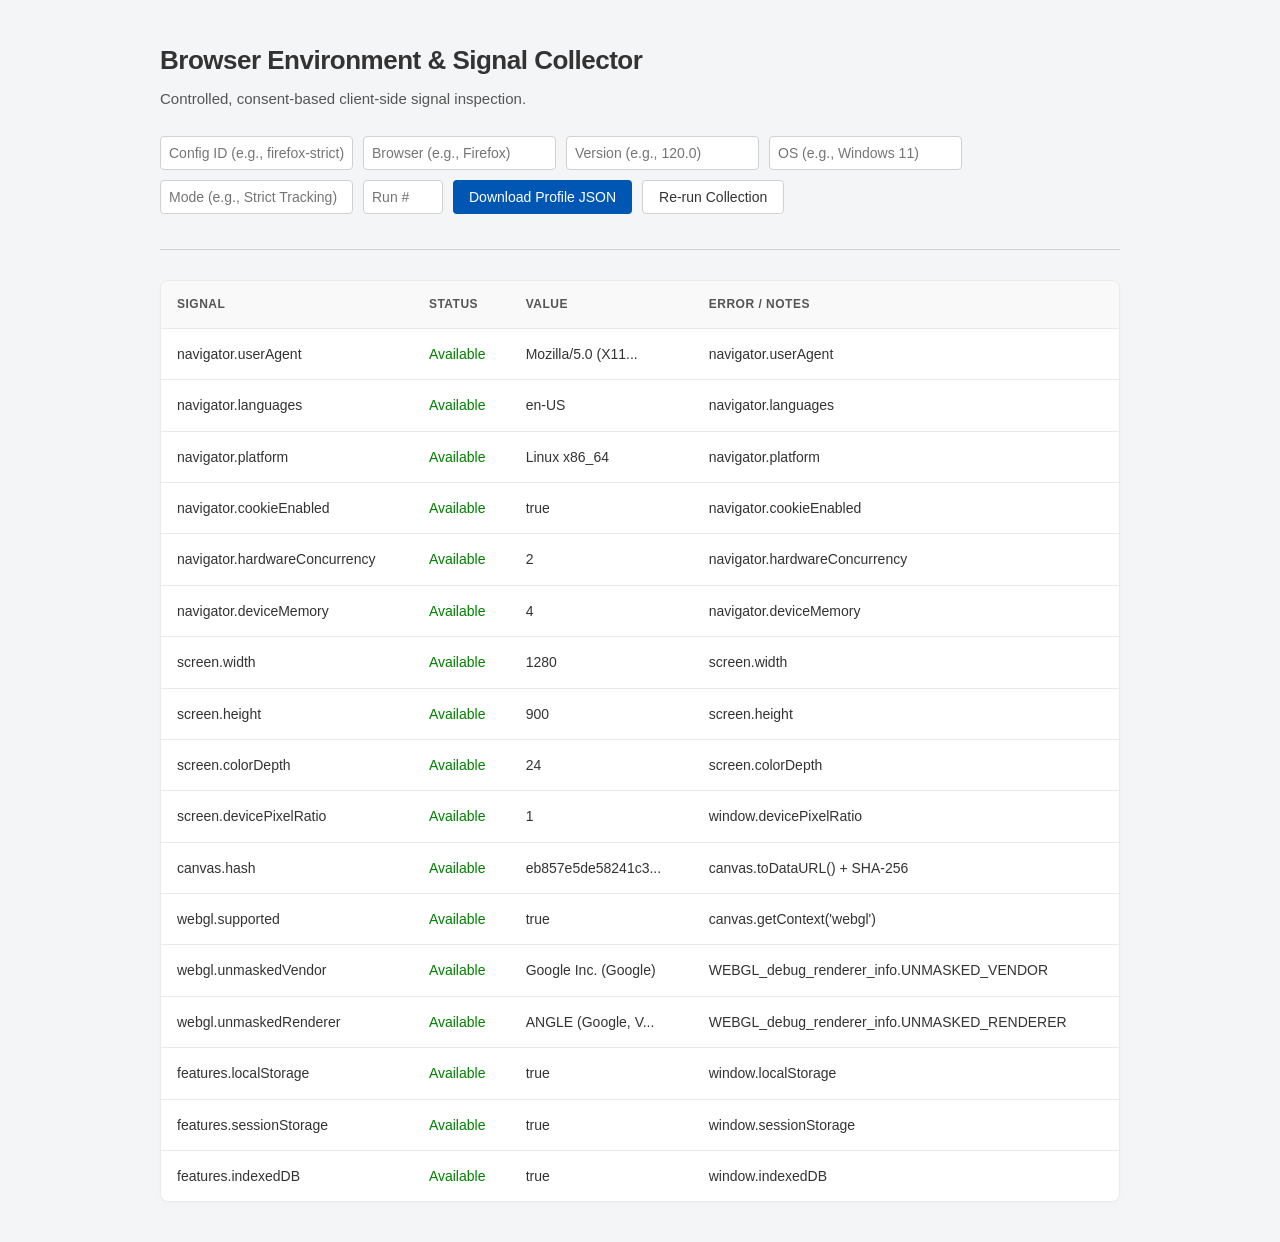
==== collector/index.html @ 35aa3590 "Refactor codebase into modular collector and docs" ====
<!doctype html>
<html lang="en">
  <head>
    <meta charset="UTF-8" />
    <meta name="viewport" content="width=device-width, initial-scale=1.0" />
    <title>Browser Fingerprinting Signal Collector</title>
    <link rel="stylesheet" href="style.css" />
  </head>
  <body>
    <div class="container">
      <header>
        <h1>Browser Environment & Signal Collector</h1>
        <p class="subtitle">
          Controlled, consent-based client-side signal inspection.
        </p>

        <div
          class="controls"
          style="margin-bottom: 15px; display: flex; flex-wrap: wrap; gap: 10px"
        >
          <!-- Metadata for Research Record -->
          <input
            type="text"
            id="config-id"
            placeholder="Config ID (e.g., firefox-strict)"
            style="padding: 8px"
          />
          <input
            type="text"
            id="browser-name"
            placeholder="Browser (e.g., Firefox)"
            style="padding: 8px"
          />
          <input
            type="text"
            id="browser-version"
            placeholder="Version (e.g., 120.0)"
            style="padding: 8px"
          />
          <input
            type="text"
            id="os-name"
            placeholder="OS (e.g., Windows 11)"
            style="padding: 8px"
          />
          <input
            type="text"
            id="mode-name"
            placeholder="Mode (e.g., Strict Tracking)"
            style="padding: 8px"
          />
          <input
            type="number"
            id="run-number"
            placeholder="Run #"
            min="1"
            max="10"
            style="padding: 8px; width: 80px"
          />

          <button id="btn-export" class="btn primary">
            Download Profile JSON
          </button>
          <button id="btn-recollect" class="btn secondary">
            Re-run Collection
          </button>
        </div>
      </header>

      <section class="table-card">
        <table id="signals-table">
          <thead>
            <tr>
              <th>Signal</th>
              <th>Status</th>
              <th>Value</th>
              <th>Error / Notes</th>
            </tr>
          </thead>
          <tbody id="signals-body">
            <!-- Populated dynamically -->
          </tbody>
        </table>
      </section>

      <canvas
        id="fingerprint-canvas"
        width="240"
        height="60"
        style="display: none"
      ></canvas>
    </div>

    <!-- The type="module" allows us to split app.js into smaller files -->
    <script type="module" src="app.js"></script>
  </body>
</html>
---- collector/style.css ----
/* collector/style.css */

:root {
  /* Softer off-white background to reduce glare */
  --bg-color: #f4f5f7;
  /* Crisp white for cards/tables to maintain contrast */
  --card-bg: #ffffff;
  --text-main: #333333;
  --text-muted: #555555;
  --border-light: #eaeaec;
  --border-dark: #d1d1d1;
  --accent-bg: #f9f9fa;
}

* {
  box-sizing: border-box;
  margin: 0;
  padding: 0;
}

body {
  background-color: var(--bg-color);
  color: var(--text-main);
  font-family:
    -apple-system, BlinkMacSystemFont, "Segoe UI", Roboto, Helvetica, Arial,
    sans-serif;
  line-height: 1.6;
  padding: 40px 20px;
}

.container {
  max-width: 960px;
  margin: 0 auto;
}

/* Header Styling */
header {
  margin-bottom: 30px;
  padding-bottom: 20px;
  border-bottom: 1px solid var(--border-dark);
}

h1 {
  font-size: 26px;
  font-weight: 600;
  letter-spacing: -0.5px;
  margin-bottom: 5px;
}

.subtitle {
  color: var(--text-muted);
  font-size: 15px;
  margin-bottom: 25px;
}

/* Controls & Inputs */
.controls {
  display: flex;
  flex-wrap: wrap;
  gap: 12px;
  margin-bottom: 20px;
}

input {
  border: 1px solid var(--border-dark);
  border-radius: 4px;
  padding: 8px 12px;
  font-size: 14px;
  font-family: inherit;
  background-color: #fff;
  color: var(--text-main);
  transition: border-color 0.2s ease;
}

input:focus {
  outline: none;
  border-color: #333;
}

/* Buttons */
.btn {
  display: inline-block;
  padding: 8px 16px;
  font-size: 14px;
  font-weight: 500;
  border-radius: 4px;
  cursor: pointer;
  text-decoration: none;
  border: 1px solid var(--border-dark);
  background-color: #fff;
  color: var(--text-main);
  transition: all 0.2s ease;
}

.btn:hover {
  background-color: var(--accent-bg);
}

/* Primary Button Fix */
.btn.primary {
  background-color: #0056b3 !important;
  color: #ffffff !important;
  border: none !important;
}

.btn.primary:hover {
  background-color: #004494 !important;
}

/* Table Styling */
.table-card {
  background-color: var(--card-bg);
  border: 1px solid var(--border-light);
  border-radius: 8px;
  overflow: hidden;
  box-shadow: 0 2px 4px rgba(0, 0, 0, 0.02);
}

table {
  width: 100%;
  border-collapse: collapse;
  font-size: 14px;
}

th,
td {
  padding: 14px 16px;
  text-align: left;
  border-bottom: 1px solid var(--border-light);
}

th {
  background-color: var(--accent-bg);
  font-weight: 600;
  color: var(--text-muted);
  text-transform: uppercase;
  font-size: 12px;
  letter-spacing: 0.5px;
}

tr:last-child td {
  border-bottom: none;
}

/* Make long hash values wrap nicely */
td {
  word-break: break-all;
}

/* Compatibility Page Specifics */
.test-box {
  background-color: var(--card-bg);
  border: 1px solid var(--border-light);
  padding: 24px;
  margin-bottom: 24px;
  border-radius: 8px;
  box-shadow: 0 2px 4px rgba(0, 0, 0, 0.02);
}

.test-box h3 {
  font-size: 16px;
  margin-bottom: 12px;
  color: var(--text-main);
  border-bottom: 1px solid var(--accent-bg);
  padding-bottom: 8px;
}
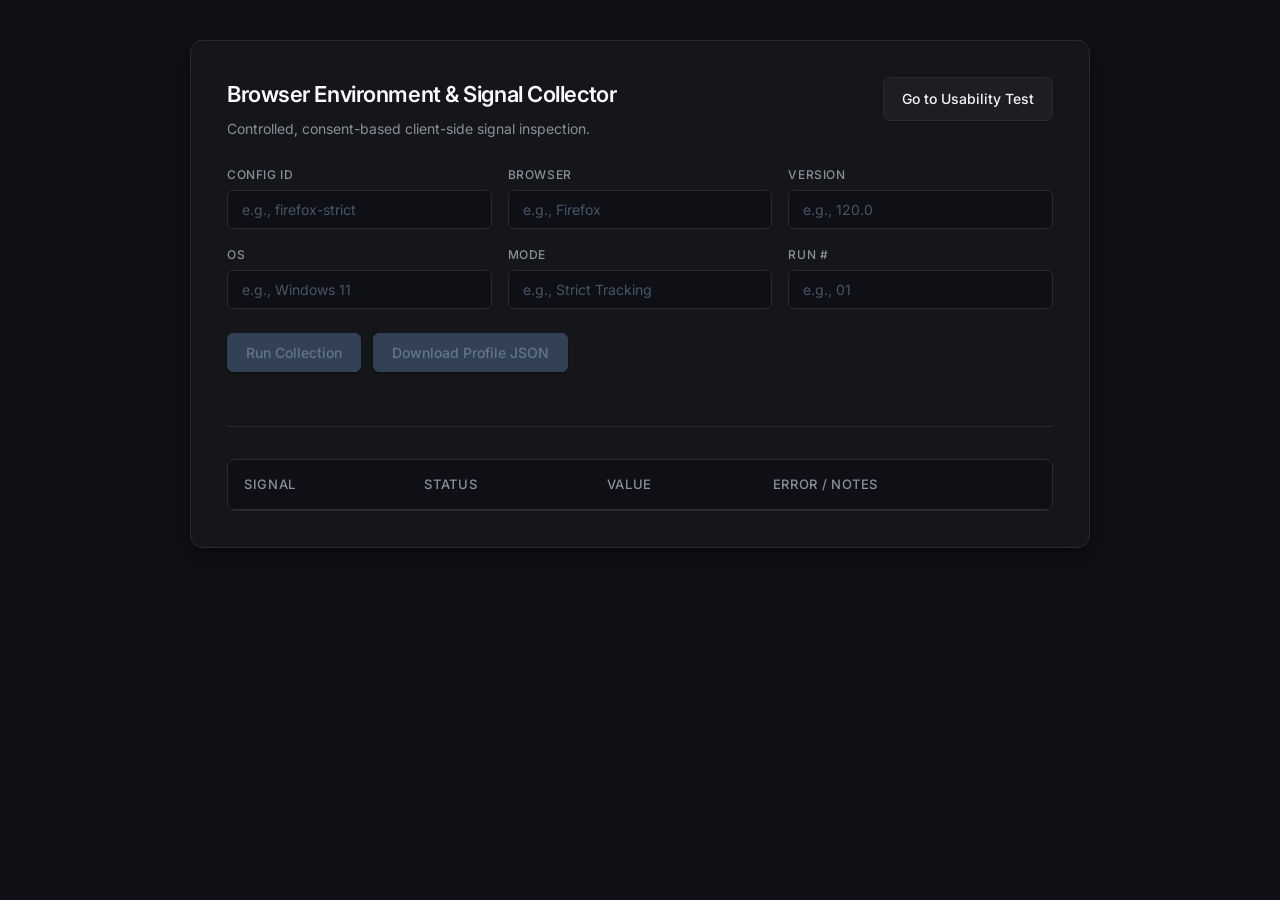
==== commit 42d1910b: "feat: update to a dark theme, fix compatibility tests, and refresh signal data" ====
--- a/collector/index.html
+++ b/collector/index.html
@@ -4,65 +4,100 @@
     <meta charset="UTF-8" />
     <meta name="viewport" content="width=device-width, initial-scale=1.0" />
     <title>Browser Fingerprinting Signal Collector</title>
+    <link
+      href="https://fonts.googleapis.com/css2?family=Inter:wght@400;500;600&display=swap"
+      rel="stylesheet"
+    />
     <link rel="stylesheet" href="style.css" />
   </head>
   <body>
     <div class="container">
       <header>
-        <h1>Browser Environment & Signal Collector</h1>
-        <p class="subtitle">
-          Controlled, consent-based client-side signal inspection.
-        </p>
+        <div
+          style="
+            display: flex;
+            justify-content: space-between;
+            align-items: flex-start;
+            margin-bottom: 24px;
+          "
+        >
+          <div>
+            <h1>Browser Environment & Signal Collector</h1>
+            <p class="subtitle" style="margin-bottom: 0">
+              Controlled, consent-based client-side signal inspection.
+            </p>
+          </div>
+          <a href="compatibility.html" class="btn" style="text-decoration: none"
+            >Go to Usability Test</a
+          >
+        </div>
+
+        <div class="controls-grid">
+          <div class="input-group">
+            <label>Config ID</label>
+            <input
+              type="text"
+              id="config-id"
+              class="meta-input"
+              placeholder="e.g., firefox-strict"
+            />
+          </div>
+          <div class="input-group">
+            <label>Browser</label>
+            <input
+              type="text"
+              id="browser-name"
+              class="meta-input"
+              placeholder="e.g., Firefox"
+            />
+          </div>
+          <div class="input-group">
+            <label>Version</label>
+            <input
+              type="text"
+              id="browser-version"
+              class="meta-input"
+              placeholder="e.g., 120.0"
+            />
+          </div>
+          <div class="input-group">
+            <label>OS</label>
+            <input
+              type="text"
+              id="os-name"
+              class="meta-input"
+              placeholder="e.g., Windows 11"
+            />
+          </div>
+          <div class="input-group">
+            <label>Mode</label>
+            <input
+              type="text"
+              id="privacy-mode"
+              class="meta-input"
+              placeholder="e.g., Strict Tracking"
+            />
+          </div>
+          <div class="input-group">
+            <label>Run #</label>
+            <input
+              type="text"
+              id="run-number"
+              class="meta-input"
+              placeholder="e.g., 01"
+            />
+          </div>
+        </div>
 
         <div
-          class="controls"
-          style="margin-bottom: 15px; display: flex; flex-wrap: wrap; gap: 10px"
+          class="action-buttons"
+          style="margin-bottom: 30px; display: flex; gap: 12px"
         >
-          <!-- Metadata for Research Record -->
-          <input
-            type="text"
-            id="config-id"
-            placeholder="Config ID (e.g., firefox-strict)"
-            style="padding: 8px"
-          />
-          <input
-            type="text"
-            id="browser-name"
-            placeholder="Browser (e.g., Firefox)"
-            style="padding: 8px"
-          />
-          <input
-            type="text"
-            id="browser-version"
-            placeholder="Version (e.g., 120.0)"
-            style="padding: 8px"
-          />
-          <input
-            type="text"
-            id="os-name"
-            placeholder="OS (e.g., Windows 11)"
-            style="padding: 8px"
-          />
-          <input
-            type="text"
-            id="mode-name"
-            placeholder="Mode (e.g., Strict Tracking)"
-            style="padding: 8px"
-          />
-          <input
-            type="number"
-            id="run-number"
-            placeholder="Run #"
-            min="1"
-            max="10"
-            style="padding: 8px; width: 80px"
-          />
-
-          <button id="btn-export" class="btn primary">
+          <button id="run-btn" class="btn primary" disabled>
+            Run Collection
+          </button>
+          <button id="download-btn" class="btn" disabled>
             Download Profile JSON
-          </button>
-          <button id="btn-recollect" class="btn secondary">
-            Re-run Collection
           </button>
         </div>
       </header>
--- a/collector/style.css
+++ b/collector/style.css
@@ -1,15 +1,24 @@
-/* collector/style.css */
+@import url("https://fonts.googleapis.com/css2?family=Inter:wght@400;500;600&display=swap");
 
 :root {
-  /* Softer off-white background to reduce glare */
-  --bg-color: #f4f5f7;
-  /* Crisp white for cards/tables to maintain contrast */
-  --card-bg: #ffffff;
-  --text-main: #333333;
-  --text-muted: #555555;
-  --border-light: #eaeaec;
-  --border-dark: #d1d1d1;
-  --accent-bg: #f9f9fa;
+  /* Linear & Vercel inspired Obsidian UI */
+  --bg-color: #0e1015; /* Deep, rich obsidian */
+  --container-bg: #14161a; /* Slightly elevated card surface */
+  --text-main: #f4f5f6; /* Crisp, high-contrast text */
+  --text-muted: #8a8f98; /* Smooth silver-gray for labels */
+  --border-color: #282b30; /* Ultra-clean, subtle borders */
+  --input-bg: #0e1015; /* Inputs blend into the background */
+
+  --primary-color: #5e6ad2; /* Linear's signature soft indigo */
+  --primary-hover: #6f7bf7;
+  --focus-ring: rgba(94, 106, 210, 0.25);
+
+  --danger-color: #e26f6f;
+  --success-color: #4cb782;
+  --warning-color: #d3a959;
+
+  --element-bg: #1c1e24; /* Secondary button background */
+  --element-hover: #282b30; /* Secondary button hover */
 }
 
 * {
@@ -19,148 +28,224 @@
 }
 
 body {
+  font-family: "Inter", sans-serif;
   background-color: var(--bg-color);
   color: var(--text-main);
-  font-family:
-    -apple-system, BlinkMacSystemFont, "Segoe UI", Roboto, Helvetica, Arial,
-    sans-serif;
   line-height: 1.6;
   padding: 40px 20px;
+  -webkit-font-smoothing: antialiased;
 }
 
 .container {
-  max-width: 960px;
+  max-width: 900px;
   margin: 0 auto;
-}
-
-/* Header Styling */
+  background-color: var(--container-bg);
+  border: 1px solid var(--border-color);
+  border-radius: 12px;
+  padding: 36px;
+  box-shadow:
+    0 10px 15px -3px rgba(0, 0, 0, 0.3),
+    0 4px 6px -2px rgba(0, 0, 0, 0.15);
+}
+
 header {
-  margin-bottom: 30px;
-  padding-bottom: 20px;
-  border-bottom: 1px solid var(--border-dark);
+  margin-bottom: 32px;
+  padding-bottom: 24px;
+  border-bottom: 1px solid var(--border-color);
 }
 
 h1 {
-  font-size: 26px;
+  font-size: 22px;
   font-weight: 600;
-  letter-spacing: -0.5px;
-  margin-bottom: 5px;
+  letter-spacing: -0.02em;
+  margin-bottom: 6px;
+  color: #f8fafc; /* Bright white for titles */
 }
 
 .subtitle {
   color: var(--text-muted);
-  font-size: 15px;
-  margin-bottom: 25px;
-}
-
-/* Controls & Inputs */
-.controls {
+  font-size: 14px;
+  margin-bottom: 28px;
+}
+
+/* Input Grid & Labels */
+.controls-grid {
   display: flex;
   flex-wrap: wrap;
-  gap: 12px;
-  margin-bottom: 20px;
-}
-
-input {
-  border: 1px solid var(--border-dark);
-  border-radius: 4px;
-  padding: 8px 12px;
-  font-size: 14px;
-  font-family: inherit;
-  background-color: #fff;
-  color: var(--text-main);
-  transition: border-color 0.2s ease;
-}
-
-input:focus {
-  outline: none;
-  border-color: #333;
-}
-
-/* Buttons */
-.btn {
-  display: inline-block;
-  padding: 8px 16px;
-  font-size: 14px;
-  font-weight: 500;
-  border-radius: 4px;
-  cursor: pointer;
-  text-decoration: none;
-  border: 1px solid var(--border-dark);
-  background-color: #fff;
+  gap: 16px;
+  margin-bottom: 24px;
+}
+
+.input-group {
+  display: flex;
+  flex-direction: column;
+  gap: 6px;
+  flex: 1 1 calc(33.333% - 16px);
+  min-width: 160px;
+}
+
+.input-group label {
+  font-size: 12px;
+  font-weight: 500;
+  color: var(--text-muted);
+  text-transform: uppercase;
+  letter-spacing: 0.05em;
+}
+
+.meta-input {
+  padding: 10px 14px;
+  background-color: var(--input-bg);
+  border: 1px solid var(--border-color);
+  border-radius: 6px;
+  font-size: 14px;
+  width: 100%;
   color: var(--text-main);
   transition: all 0.2s ease;
-}
-
-.btn:hover {
-  background-color: var(--accent-bg);
-}
-
-/* Primary Button Fix */
+  font-family: inherit;
+  color-scheme: dark; /* Makes the native date picker calendar dark */
+}
+
+.meta-input:focus {
+  outline: none;
+  border-color: var(--primary-color);
+  box-shadow: 0 0 0 3px var(--focus-ring);
+}
+
+.meta-input::placeholder {
+  color: #475569;
+}
+
+/* Buttons */
+.action-buttons {
+  display: flex;
+  gap: 12px;
+  margin-bottom: 32px;
+}
+
+.btn {
+  padding: 10px 18px;
+  border: 1px solid var(--border-color);
+  background-color: var(--element-bg);
+  box-shadow: 0 1px 2px rgba(0, 0, 0, 0.4);
+  color: var(--text-main);
+  cursor: pointer;
+  border-radius: 6px;
+  font-size: 14px;
+  font-weight: 500;
+  font-family: inherit;
+  transition: all 0.2s ease;
+}
+
+.btn:hover:not(:disabled) {
+  background-color: var(--element-hover);
+  border-color: #475569;
+}
+
 .btn.primary {
-  background-color: #0056b3 !important;
-  color: #ffffff !important;
-  border: none !important;
-}
-
-.btn.primary:hover {
-  background-color: #004494 !important;
-}
-
-/* Table Styling */
+  background-color: var(--primary-color);
+  color: white;
+  border-color: var(--primary-color);
+}
+
+.btn.primary:hover:not(:disabled) {
+  background-color: var(--primary-hover);
+  border-color: var(--primary-hover);
+}
+
+.btn:disabled {
+  background-color: #334155 !important;
+  color: #64748b !important;
+  cursor: not-allowed;
+  border: 1px solid #334155 !important;
+}
+
+/* Table Design */
 .table-card {
-  background-color: var(--card-bg);
-  border: 1px solid var(--border-light);
+  overflow-x: auto;
+  border: 1px solid var(--border-color);
   border-radius: 8px;
-  overflow: hidden;
-  box-shadow: 0 2px 4px rgba(0, 0, 0, 0.02);
 }
 
 table {
   width: 100%;
   border-collapse: collapse;
+  text-align: left;
   font-size: 14px;
 }
 
 th,
 td {
   padding: 14px 16px;
-  text-align: left;
-  border-bottom: 1px solid var(--border-light);
+  border-bottom: 1px solid var(--border-color);
 }
 
 th {
-  background-color: var(--accent-bg);
-  font-weight: 600;
-  color: var(--text-muted);
+  background-color: var(--input-bg);
+  font-weight: 500;
+  color: var(--text-muted);
+  font-size: 13px;
   text-transform: uppercase;
-  font-size: 12px;
-  letter-spacing: 0.5px;
+  letter-spacing: 0.05em;
 }
 
 tr:last-child td {
   border-bottom: none;
 }
 
-/* Make long hash values wrap nicely */
-td {
-  word-break: break-all;
-}
-
-/* Compatibility Page Specifics */
-.test-box {
-  background-color: var(--card-bg);
-  border: 1px solid var(--border-light);
+tr:hover td {
+  background-color: var(--element-hover);
+}
+
+.status-success {
+  color: var(--success-color);
+  font-weight: 500;
+}
+.status-warning {
+  color: var(--warning-color);
+  font-weight: 500;
+}
+.status-error {
+  color: var(--danger-color);
+  font-weight: 500;
+}
+
+/* Test Cards for Compatibility Page */
+.test-card {
+  background: var(--container-bg);
+  border: 1px solid var(--border-color);
+  border-radius: 8px;
   padding: 24px;
-  margin-bottom: 24px;
-  border-radius: 8px;
-  box-shadow: 0 2px 4px rgba(0, 0, 0, 0.02);
-}
-
-.test-box h3 {
-  font-size: 16px;
-  margin-bottom: 12px;
-  color: var(--text-main);
-  border-bottom: 1px solid var(--accent-bg);
-  padding-bottom: 8px;
-}
+  margin-bottom: 20px;
+}
+
+.test-title {
+  font-size: 15px;
+  font-weight: 600;
+  color: #f8fafc;
+  margin-bottom: 6px;
+}
+
+.test-desc {
+  color: var(--text-muted);
+  font-size: 14px;
+  margin-bottom: 20px;
+}
+
+/* Loader for Compatibility Page */
+.loader {
+  border: 4px solid var(--border-color);
+  border-top: 4px solid var(--primary-color);
+  border-radius: 50%;
+  width: 32px;
+  height: 32px;
+  animation: spin 1s linear infinite;
+}
+
+@keyframes spin {
+  0% {
+    transform: rotate(0deg);
+  }
+  100% {
+    transform: rotate(360deg);
+  }
+}
